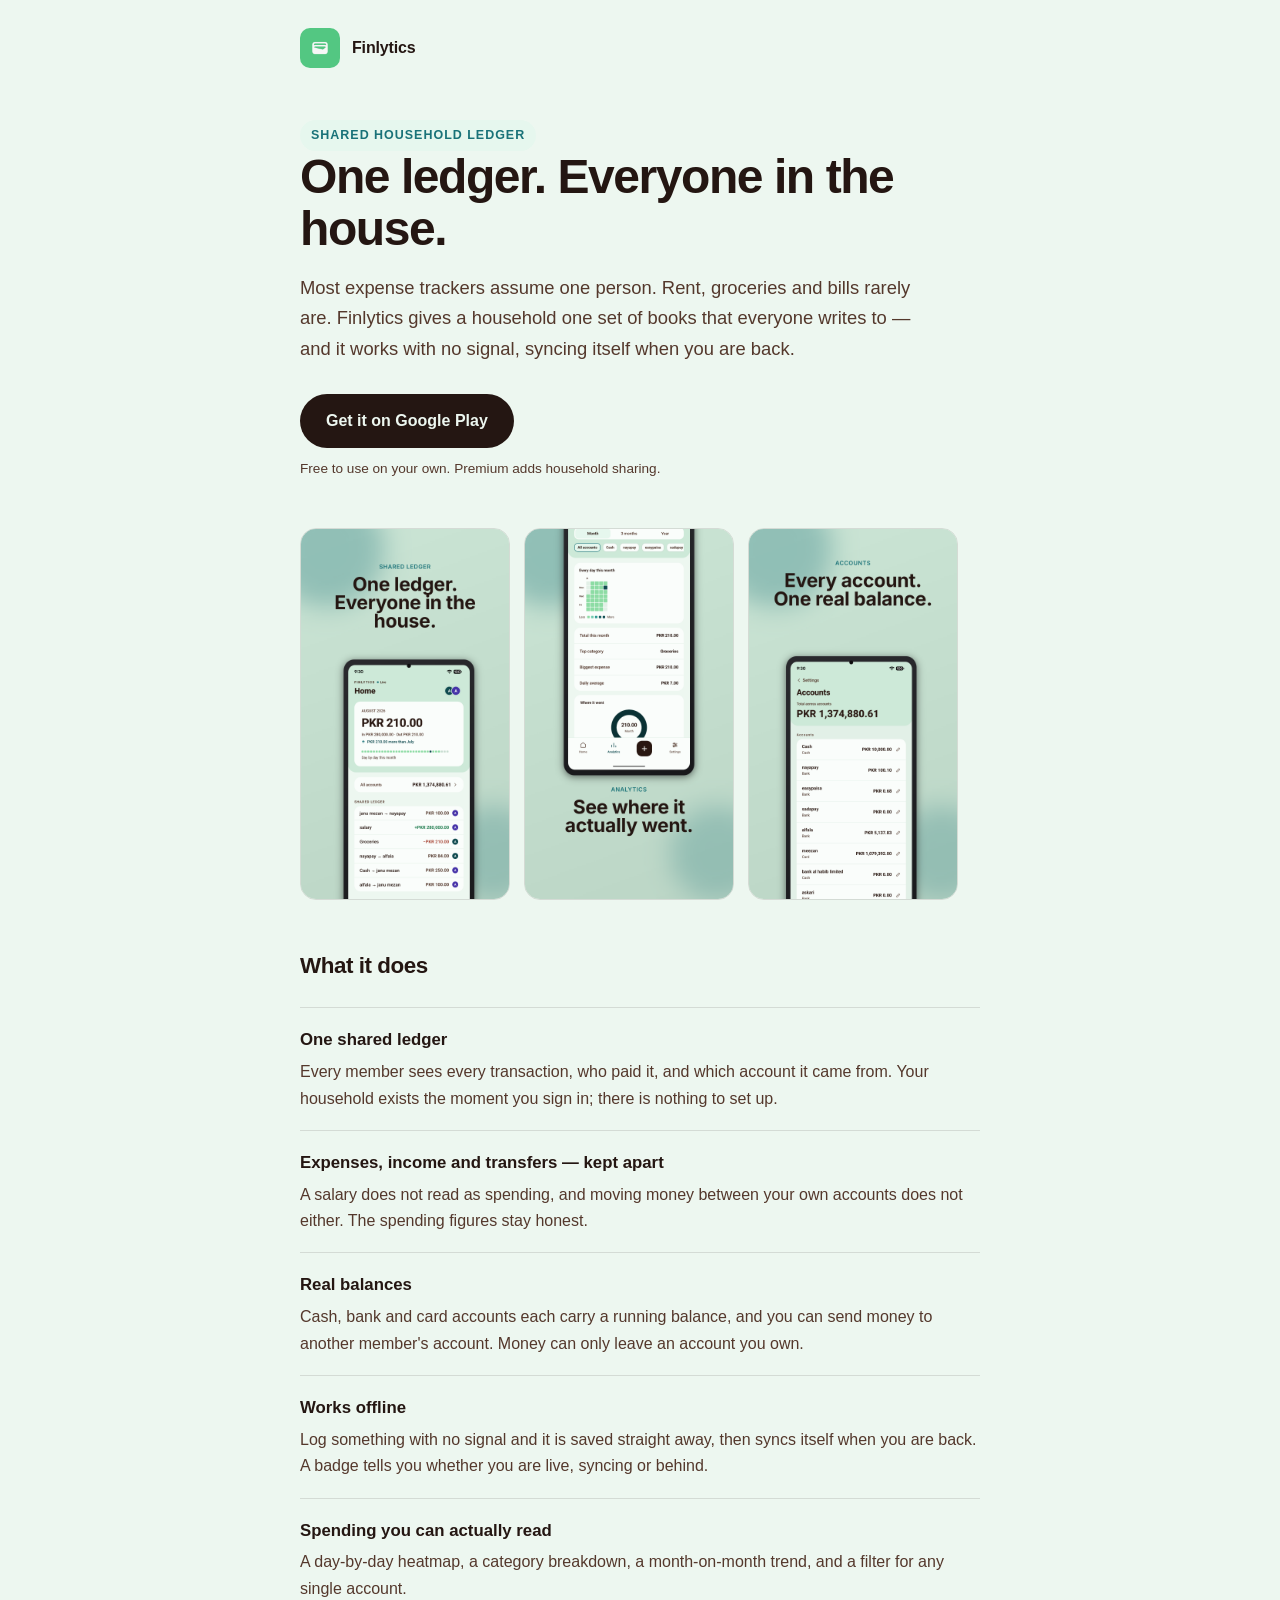
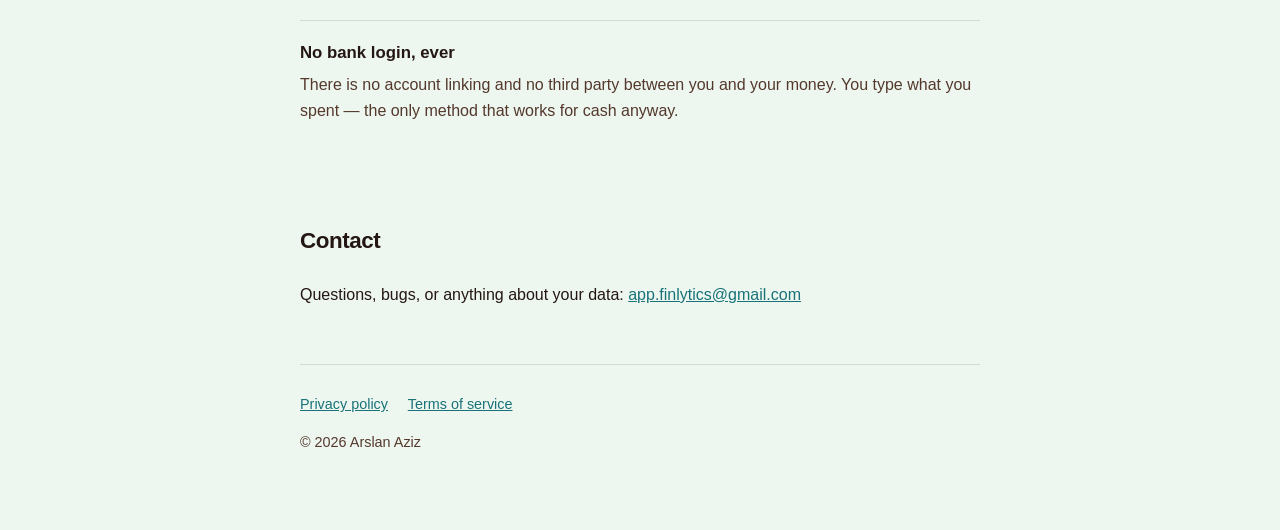
==== index.html @ e09cc925 "Finlytics landing page" ====
<!doctype html>
<html lang="en">
<head>
<meta charset="utf-8">
<meta name="viewport" content="width=device-width, initial-scale=1">
<title>Finlytics — a shared household expense ledger</title>
<meta name="description" content="One shared expense tracker for the whole house. Works offline, syncs later.">
<link rel="icon" href="assets/icon.png">
<link rel="stylesheet" href="styles.css">
</head>
<body>
<div class="wrap">

  <header class="site">
    <a class="brand" href="index.html">
      <img src="assets/icon.png" alt="Finlytics app icon">
      <span>Finlytics</span>
    </a>
  </header>

  <main>
    <section class="hero">
      <span class="pill">Shared household ledger</span>
      <h1>One ledger. Everyone in the house.</h1>
      <p class="tagline">
        Most expense trackers assume one person. Rent, groceries and bills rarely are.
        Finlytics gives a household one set of books that everyone writes to — and it works
        with no signal, syncing itself when you are back.
      </p>
      <a class="cta" href="https://play.google.com/store/apps/details?id=com.tidoo.finlytics">Get it on Google Play</a>
      <small class="cta-note">Free to use on your own. Premium adds household sharing.</small>
    </section>

    <div class="shots">
      <img src="assets/shot-1.png" alt="The Finlytics home screen, showing a household's shared ledger and monthly total">
      <img src="assets/shot-2.png" alt="The analytics screen, showing a day-by-day spending heatmap and category breakdown">
      <img src="assets/shot-3.png" alt="The accounts screen, showing cash and bank accounts with running balances">
    </div>

    <section>
      <h2>What it does</h2>

      <div class="feature">
        <h3>One shared ledger</h3>
        <p>Every member sees every transaction, who paid it, and which account it came from.
           Your household exists the moment you sign in; there is nothing to set up.</p>
      </div>

      <div class="feature">
        <h3>Expenses, income and transfers — kept apart</h3>
        <p>A salary does not read as spending, and moving money between your own accounts does
           not either. The spending figures stay honest.</p>
      </div>

      <div class="feature">
        <h3>Real balances</h3>
        <p>Cash, bank and card accounts each carry a running balance, and you can send money to
           another member's account. Money can only leave an account you own.</p>
      </div>

      <div class="feature">
        <h3>Works offline</h3>
        <p>Log something with no signal and it is saved straight away, then syncs itself when
           you are back. A badge tells you whether you are live, syncing or behind.</p>
      </div>

      <div class="feature">
        <h3>Spending you can actually read</h3>
        <p>A day-by-day heatmap, a category breakdown, a month-on-month trend, and a filter for
           any single account.</p>
      </div>

      <div class="feature">
        <h3>No bank login, ever</h3>
        <p>There is no account linking and no third party between you and your money. You type
           what you spent — the only method that works for cash anyway.</p>
      </div>
    </section>

    <section>
      <h2>Contact</h2>
      <p>Questions, bugs, or anything about your data:
         <a href="mailto:app.finlytics@gmail.com">app.finlytics@gmail.com</a></p>
    </section>
  </main>

  <footer class="site">
    <a href="privacy.html">Privacy policy</a>
    <a href="terms.html">Terms of service</a>
    <p>© 2026 Arslan Aziz</p>
  </footer>

</div>
</body>
</html>
---- styles.css ----
/* Finlytics landing — one stylesheet, no framework, no external requests. */
:root {
  --accent: #197278;          /* BrandPrimary, from core/designsystem/theme/Color.kt */
  --accent-soft: #e6f7ee;
  --ink: #241612;
  --ink-muted: #54382c;
  --ground: #edf7f0;
  --card: #fafdfb;
  --line: rgba(36, 22, 18, .12);
}
@media (prefers-color-scheme: dark) {
  :root {
    --accent: #6fcbaf; --accent-soft: #12312c;
    --ink: #ece7e3; --ink-muted: #a99f98;
    --ground: #10201b; --card: #16261f;
    --line: rgba(236, 231, 227, .14);
  }
}
* { box-sizing: border-box; }
body {
  margin: 0; background: var(--ground); color: var(--ink);
  font-family: -apple-system, BlinkMacSystemFont, "Segoe UI", Roboto, Helvetica, Arial, sans-serif;
  line-height: 1.65; -webkit-font-smoothing: antialiased;
}
.wrap { max-width: 720px; margin: 0 auto; padding: 0 20px; }
header.site { padding: 28px 0 8px; }
.brand { display: flex; align-items: center; gap: 12px; text-decoration: none; color: inherit; }
.brand img { width: 40px; height: 40px; border-radius: 10px; }
.brand span { font-weight: 700; letter-spacing: -.01em; }
.hero { padding: 44px 0 8px; }
.hero h1 { font-size: clamp(2rem, 7vw, 3rem); line-height: 1.1; letter-spacing: -.03em; margin: 0 0 .35em; }
.hero p.tagline { font-size: 1.15rem; color: var(--ink-muted); margin: 0 0 1.6em; max-width: 34em; }
.cta {
  display: inline-block; background: var(--ink); color: var(--ground);
  padding: 14px 26px; border-radius: 999px; text-decoration: none; font-weight: 600;
}
.cta:hover { opacity: .9; }
.cta-note { display: block; margin-top: 10px; font-size: .85rem; color: var(--ink-muted); }
.shots { display: flex; gap: 14px; overflow-x: auto; padding: 40px 0 8px; margin: 0 -20px; padding-left: 20px; padding-right: 20px; }
.shots img { width: 210px; flex: 0 0 auto; border-radius: 16px; border: 1px solid var(--line); }
section { padding: 40px 0; }
h2 { font-size: 1.4rem; letter-spacing: -.02em; margin: 0 0 1em; }
.feature { border-top: 1px solid var(--line); padding: 18px 0; }
.feature h3 { margin: 0 0 .3em; font-size: 1.05rem; }
.feature p { margin: 0; color: var(--ink-muted); }
.pill { display: inline-block; background: var(--accent-soft); color: var(--accent); font-size: .78rem;
        font-weight: 700; letter-spacing: .08em; text-transform: uppercase; padding: 5px 11px; border-radius: 999px; }
a { color: var(--accent); }
footer.site { border-top: 1px solid var(--line); padding: 28px 0 60px; color: var(--ink-muted); font-size: .9rem; }
footer.site a { margin-right: 16px; }
/* Legal pages */
.legal { padding: 28px 0 60px; }
.legal h1 { font-size: 1.8rem; letter-spacing: -.02em; }
.legal h2 { font-size: 1.1rem; margin-top: 2.2em; }
.legal table { border-collapse: collapse; width: 100%; margin: 1.2em 0; font-size: .9rem; display: block; overflow-x: auto; }
.legal th, .legal td { border: 1px solid var(--line); padding: 8px 10px; text-align: left; vertical-align: top; }
.legal th { background: var(--accent-soft); color: var(--accent); }
.back { display: inline-block; margin-bottom: 18px; text-decoration: none; }
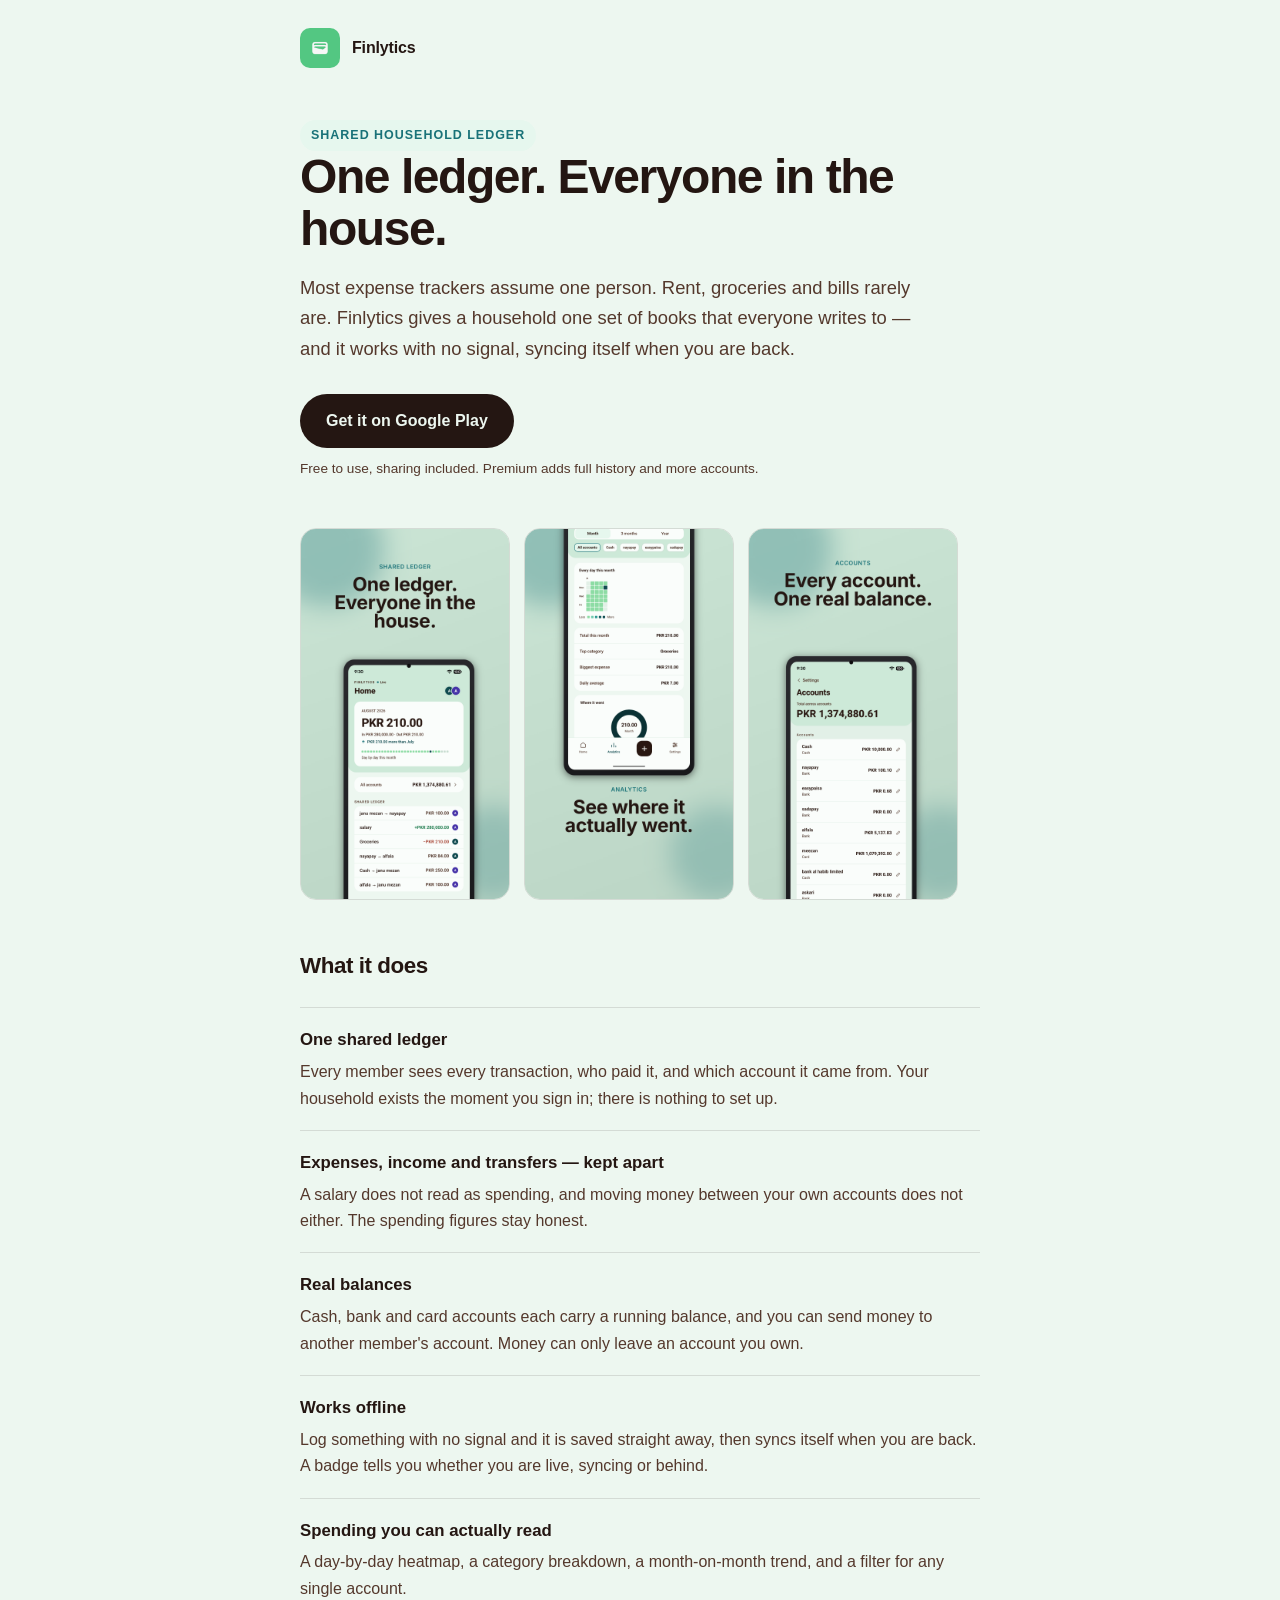
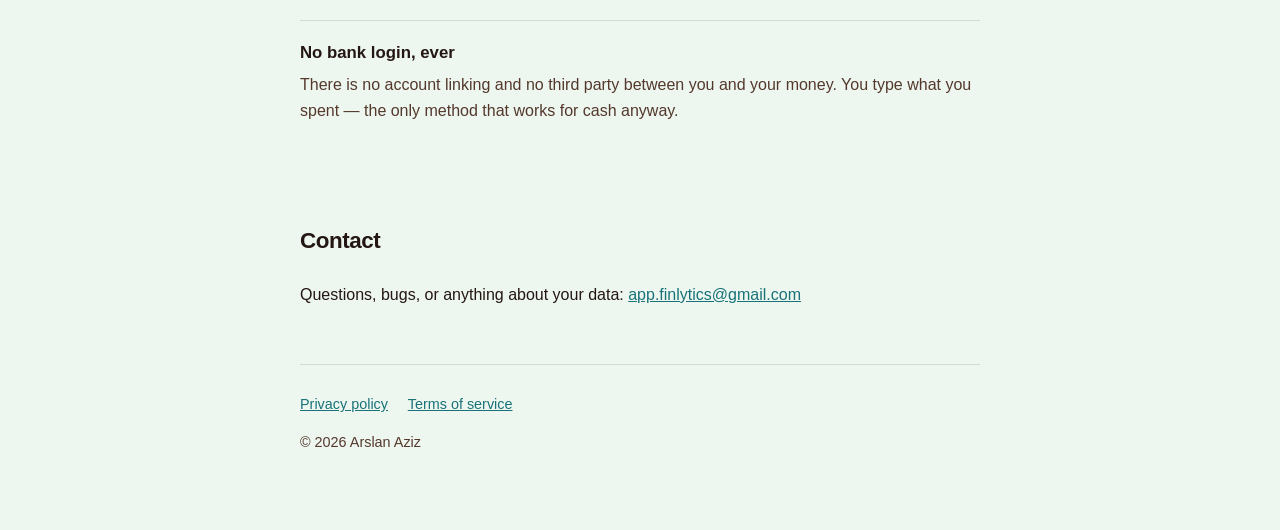
==== commit b528c61d: "Sharing is free: update landing, terms and privacy copy" ====
--- a/index.html
+++ b/index.html
@@ -28,7 +28,7 @@
         with no signal, syncing itself when you are back.
       </p>
       <a class="cta" href="https://play.google.com/store/apps/details?id=com.tidoo.finlytics">Get it on Google Play</a>
-      <small class="cta-note">Free to use on your own. Premium adds household sharing.</small>
+      <small class="cta-note">Free to use, sharing included. Premium adds full history and more accounts.</small>
     </section>
 
     <div class="shots">
